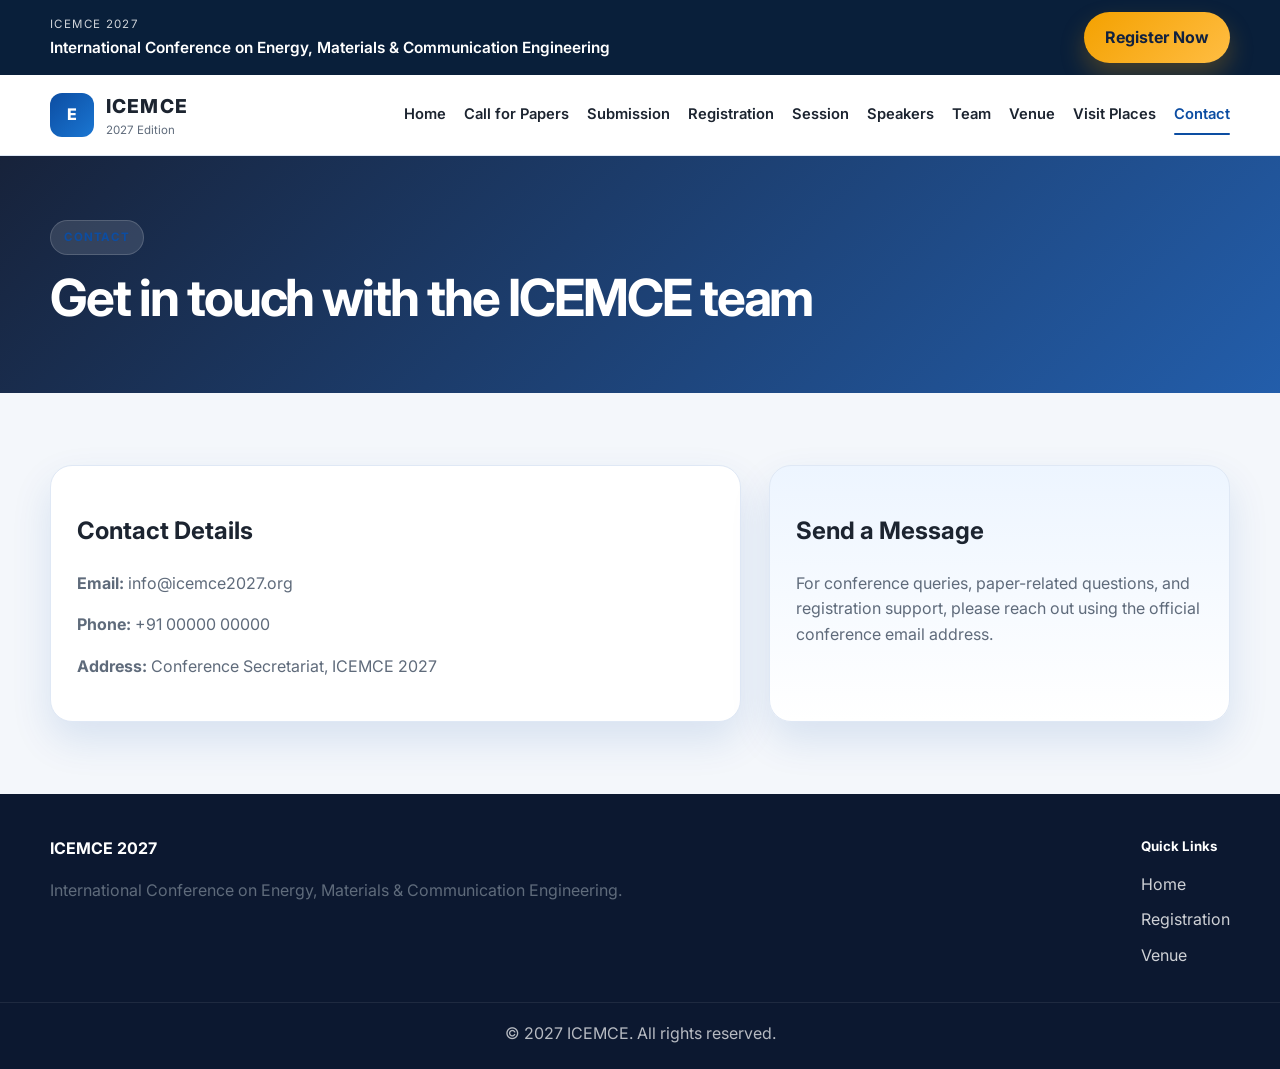
==== contact.html @ 9a08f67a "first commit" ====
<!DOCTYPE html>
<html lang="en">
  <head>
    <meta charset="UTF-8" />
    <meta name="viewport" content="width=device-width, initial-scale=1.0" />
    <title>ICEMCE 2027 | Contact</title>
    <link rel="preconnect" href="https://fonts.googleapis.com" />
    <link rel="preconnect" href="https://fonts.gstatic.com" crossorigin />
    <link href="https://fonts.googleapis.com/css2?family=Inter:wght@400;500;600;700;800&display=swap" rel="stylesheet" />
    <link rel="stylesheet" href="css/style.css" />
  </head>
  <body>
    <header class="topbar">
      <div class="container topbar-inner">
        <div class="brand-block">
          <span class="eyebrow">ICEMCE 2027</span>
          <strong>International Conference on Energy, Materials & Communication Engineering</strong>
        </div>
        <a href="Registration.html" class="btn btn-primary">Register Now</a>
      </div>
    </header>

    <nav class="navbar">
      <div class="container nav-inner">
        <div class="logo-wrap">
          <div class="logo-mark">E</div>
          <div>
            <div class="logo-title">ICEMCE</div>
            <div class="logo-subtitle">2027 Edition</div>
          </div>
        </div>
        <button class="nav-toggle" aria-label="Toggle navigation">☰</button>
        <div class="nav-links">
          <a href="index.html">Home</a>
          <a href="Papers.html">Call for Papers</a>
          <a href="Submission.html">Submission</a>
          <a href="Registration.html">Registration</a>
          <a href="session.html">Session</a>
          <a href="speakers.html">Speakers</a>
          <a href="team.html">Team</a>
          <a href="venue.html">Venue</a>
          <a href="place.html">Visit Places</a>
          <a href="contact.html" class="active">Contact</a>
        </div>
      </div>
    </nav>

    <main>
      <section class="page-hero narrow">
        <div class="container">
          <span class="tag">Contact</span>
          <h1>Get in touch with the ICEMCE team</h1>
        </div>
      </section>

      <section class="content-section">
        <div class="container two-column">
          <div class="content-block">
            <h2>Contact Details</h2>
            <p><strong>Email:</strong> info@icemce2027.org</p>
            <p><strong>Phone:</strong> +91 00000 00000</p>
            <p><strong>Address:</strong> Conference Secretariat, ICEMCE 2027</p>
          </div>
          <div class="content-block accent-box">
            <h2>Send a Message</h2>
            <p>For conference queries, paper-related questions, and registration support, please reach out using the official conference email address.</p>
          </div>
        </div>
      </section>
    </main>

    <footer class="site-footer">
      <div class="container footer-inner">
        <div>
          <h4>ICEMCE 2027</h4>
          <p>International Conference on Energy, Materials & Communication Engineering.</p>
        </div>
        <div>
          <h5>Quick Links</h5>
          <ul>
            <li><a href="index.html">Home</a></li>
            <li><a href="Registration.html">Registration</a></li>
            <li><a href="venue.html">Venue</a></li>
          </ul>
        </div>
      </div>
      <div class="footer-bottom">© 2027 ICEMCE. All rights reserved.</div>
    </footer>

    <script src="js/main.js"></script>
  </body>
</html>
---- css/style.css ----
:root {
  --bg: #f4f7fb;
  --panel: #ffffff;
  --panel-alt: #eef4ff;
  --primary: #0c4da2;
  --primary-deep: #082b5e;
  --secondary: #f4a100;
  --text: #1c2430;
  --muted: #5f6b7b;
  --border: #dfe8f5;
  --shadow: 0 18px 40px rgba(12, 77, 162, 0.12);
}

* { box-sizing: border-box; }

html { scroll-behavior: smooth; }

body {
  margin: 0;
  font-family: "Inter", sans-serif;
  color: var(--text);
  background: var(--bg);
  line-height: 1.6;
}

a {
  color: inherit;
  text-decoration: none;
}

img { max-width: 100%; display: block; }

.container {
  width: min(1180px, calc(100% - 32px));
  margin: 0 auto;
}

.topbar {
  background: #091f3a;
  color: #ffffff;
  padding: 12px 0;
}

.topbar-inner {
  display: flex;
  align-items: center;
  justify-content: space-between;
  gap: 20px;
}

.brand-block {
  display: flex;
  flex-direction: column;
  gap: 2px;
}

.eyebrow {
  font-size: 0.72rem;
  letter-spacing: 0.12em;
  text-transform: uppercase;
  opacity: 0.8;
}

.brand-block strong {
  font-size: 0.96rem;
  font-weight: 600;
}

.btn {
  display: inline-flex;
  align-items: center;
  justify-content: center;
  border: none;
  border-radius: 999px;
  padding: 0.8rem 1.3rem;
  font-weight: 700;
  cursor: pointer;
  transition: transform 0.2s ease, box-shadow 0.2s ease;
}

.btn:hover {
  transform: translateY(-1px);
}

.btn-primary {
  background: linear-gradient(135deg, var(--secondary), #ffbd43);
  color: #11213f;
  box-shadow: 0 12px 24px rgba(244, 161, 0, 0.25);
}

.btn-secondary {
  background: rgba(255, 255, 255, 0.16);
  color: white;
  border: 1px solid rgba(255, 255, 255, 0.25);
}

.navbar {
  background: rgba(255, 255, 255, 0.96);
  backdrop-filter: blur(10px);
  position: sticky;
  top: 0;
  z-index: 100;
  border-bottom: 1px solid var(--border);
}

.nav-inner {
  display: flex;
  align-items: center;
  justify-content: space-between;
  min-height: 80px;
  gap: 20px;
}

.logo-wrap {
  display: flex;
  align-items: center;
  gap: 12px;
}

.logo-mark {
  width: 44px;
  height: 44px;
  display: grid;
  place-items: center;
  border-radius: 12px;
  background: linear-gradient(135deg, var(--primary), #1a76d2);
  color: white;
  font-weight: 800;
}

.logo-title {
  font-size: 1.2rem;
  font-weight: 800;
  letter-spacing: 0.06em;
}

.logo-subtitle {
  font-size: 0.72rem;
  color: var(--muted);
}

.nav-links {
  display: flex;
  align-items: center;
  flex-wrap: wrap;
  gap: 18px;
}

.nav-links a {
  position: relative;
  color: var(--text);
  font-weight: 600;
  font-size: 0.92rem;
  transition: color 0.2s ease;
}

.nav-links a:hover,
.nav-links a.active {
  color: var(--primary);
}

.nav-links a.active::after {
  content: "";
  position: absolute;
  left: 0;
  bottom: -8px;
  width: 100%;
  height: 2px;
  border-radius: 99px;
  background: var(--primary);
}

.nav-toggle {
  display: none;
  background: transparent;
  border: 1px solid var(--border);
  border-radius: 10px;
  font-size: 1.5rem;
  padding: 8px 10px;
  cursor: pointer;
}

.hero {
  background: linear-gradient(135deg, rgba(10, 34, 77, 0.92), rgba(12, 77, 162, 0.8)),
    url("https://images.unsplash.com/photo-1516321318423-f06f85e504b3?auto=format&fit=crop&w=1600&q=80") center/cover no-repeat;
  color: white;
  padding: 88px 0 70px;
}

.hero-inner {
  display: grid;
  grid-template-columns: 1.5fr 0.9fr;
  gap: 32px;
  align-items: center;
}

.tag {
  display: inline-flex;
  padding: 0.45rem 0.8rem;
  border-radius: 999px;
  background: rgba(255, 255, 255, 0.12);
  border: 1px solid rgba(255, 255, 255, 0.16);
  font-size: 0.72rem;
  font-weight: 700;
  letter-spacing: 0.08em;
  text-transform: uppercase;
}

.hero-copy h1,
.page-hero h1,
.section-heading h2 {
  margin: 0 0 18px;
  line-height: 1.1;
  letter-spacing: -0.04em;
}

.hero-copy h1 {
  font-size: clamp(2.4rem, 4vw, 4.5rem);
}

.hero-copy p {
  font-size: 1.06rem;
  color: rgba(255, 255, 255, 0.88);
  max-width: 700px;
}

.hero-actions {
  display: flex;
  flex-wrap: wrap;
  gap: 14px;
  margin: 26px 0 18px;
}

.meta-list {
  list-style: none;
  padding: 0;
  margin: 0;
  display: grid;
  gap: 8px;
  color: rgba(255, 255, 255, 0.92);
  font-weight: 500;
}

.hero-panel {
  display: flex;
  justify-content: center;
}

.panel-card,
.highlight-box,
.feature-card,
.pricing-card,
.content-block {
  background: var(--panel);
  border: 1px solid var(--border);
  border-radius: 22px;
  box-shadow: var(--shadow);
}

.panel-card {
  color: var(--text);
  padding: 28px 24px;
  width: min(100%, 360px);
}

.panel-card h3, .highlight-box h3 {
  margin-top: 0;
  margin-bottom: 16px;
  font-size: 1.3rem;
}

.panel-card ul,
.highlight-box ul,
.check-list,
.numbered-list,
.site-footer ul {
  margin: 0;
  padding-left: 18px;
  color: var(--muted);
}

.panel-card li,
.highlight-box li,
.check-list li,
.numbered-list li,
.site-footer li {
  margin-bottom: 10px;
}

.info-section,
.content-section {
  padding: 72px 0;
}

.section-heading {
  margin-bottom: 28px;
}

.section-heading span,
.page-hero .tag {
  color: var(--primary);
}

.section-heading h2 {
  font-size: clamp(2rem, 3vw, 3rem);
  color: var(--text);
}

.grid-2,
.two-column {
  display: grid;
  grid-template-columns: 1.2fr 0.8fr;
  gap: 28px;
}

.highlight-box,
.content-block,
.feature-card,
.pricing-card {
  padding: 26px;
}

.card-list,
.pricing-grid {
  display: grid;
  grid-template-columns: repeat(3, minmax(0, 1fr));
  gap: 24px;
}

.feature-card h3,
.pricing-card h3 {
  margin-top: 0;
  margin-bottom: 12px;
  font-size: 1.35rem;
}

.feature-card p,
.content-block p,
.pricing-card li,
.site-footer p,
.site-footer a {
  color: var(--muted);
}

.stats-section {
  padding: 0 0 72px;
}

.stats-grid {
  display: grid;
  grid-template-columns: repeat(4, minmax(0, 1fr));
  gap: 22px;
}

.stat-card {
  background: linear-gradient(180deg, var(--panel), var(--panel-alt));
  border: 1px solid var(--border);
  border-radius: 18px;
  padding: 28px 20px;
  text-align: center;
  box-shadow: var(--shadow);
}

.stat-card strong {
  display: block;
  font-size: clamp(2rem, 3vw, 2.7rem);
  color: var(--primary);
}

.stat-card span {
  color: var(--muted);
  font-weight: 600;
}

.page-hero {
  background: linear-gradient(135deg, rgba(11, 23, 48, 0.95), rgba(12, 77, 162, 0.9));
  color: white;
  padding: 72px 0 54px;
}

.page-hero.narrow {
  padding: 64px 0 50px;
}

.page-hero h1 {
  font-size: clamp(2.2rem, 4vw, 3.2rem);
  margin-top: 14px;
}

.accent-box {
  background: linear-gradient(180deg, #edf5ff, #ffffff);
}

.pricing-card {
  text-align: center;
}

.pricing-card.featured {
  border-color: rgba(12, 77, 162, 0.25);
  background: linear-gradient(180deg, #edf6ff, #ffffff);
  transform: translateY(-8px);
}

.price {
  font-size: 2.2rem;
  font-weight: 800;
  color: var(--primary);
  margin-bottom: 12px;
}

.site-footer {
  background: #0c1830;
  color: white;
  padding-top: 42px;
}

.footer-inner {
  display: flex;
  justify-content: space-between;
  gap: 30px;
  padding-bottom: 24px;
}

.site-footer h4,
.site-footer h5 {
  margin-top: 0;
  margin-bottom: 14px;
}

.site-footer ul {
  list-style: none;
  padding: 0;
}

.site-footer a {
  color: rgba(255, 255, 255, 0.8);
}

.footer-bottom {
  padding: 18px 0 22px;
  border-top: 1px solid rgba(255, 255, 255, 0.08);
  text-align: center;
  color: rgba(255, 255, 255, 0.7);
}

@media (max-width: 980px) {
  .hero-inner,
  .grid-2,
  .two-column,
  .card-list,
  .pricing-grid,
  .stats-grid {
    grid-template-columns: 1fr;
  }

  .nav-toggle {
    display: inline-block;
  }

  .nav-links {
    display: none;
    position: absolute;
    top: 100%;
    left: 0;
    right: 0;
    background: white;
    border-bottom: 1px solid var(--border);
    padding: 16px 20px 18px;
    flex-direction: column;
    align-items: flex-start;
    box-shadow: var(--shadow);
  }

  .nav-links.open {
    display: flex;
  }

  .logo-wrap {
    flex: 1;
  }
}

@media (max-width: 640px) {
  .topbar-inner,
  .footer-inner {
    flex-direction: column;
    align-items: flex-start;
  }

  .hero {
    padding-top: 72px;
  }
}
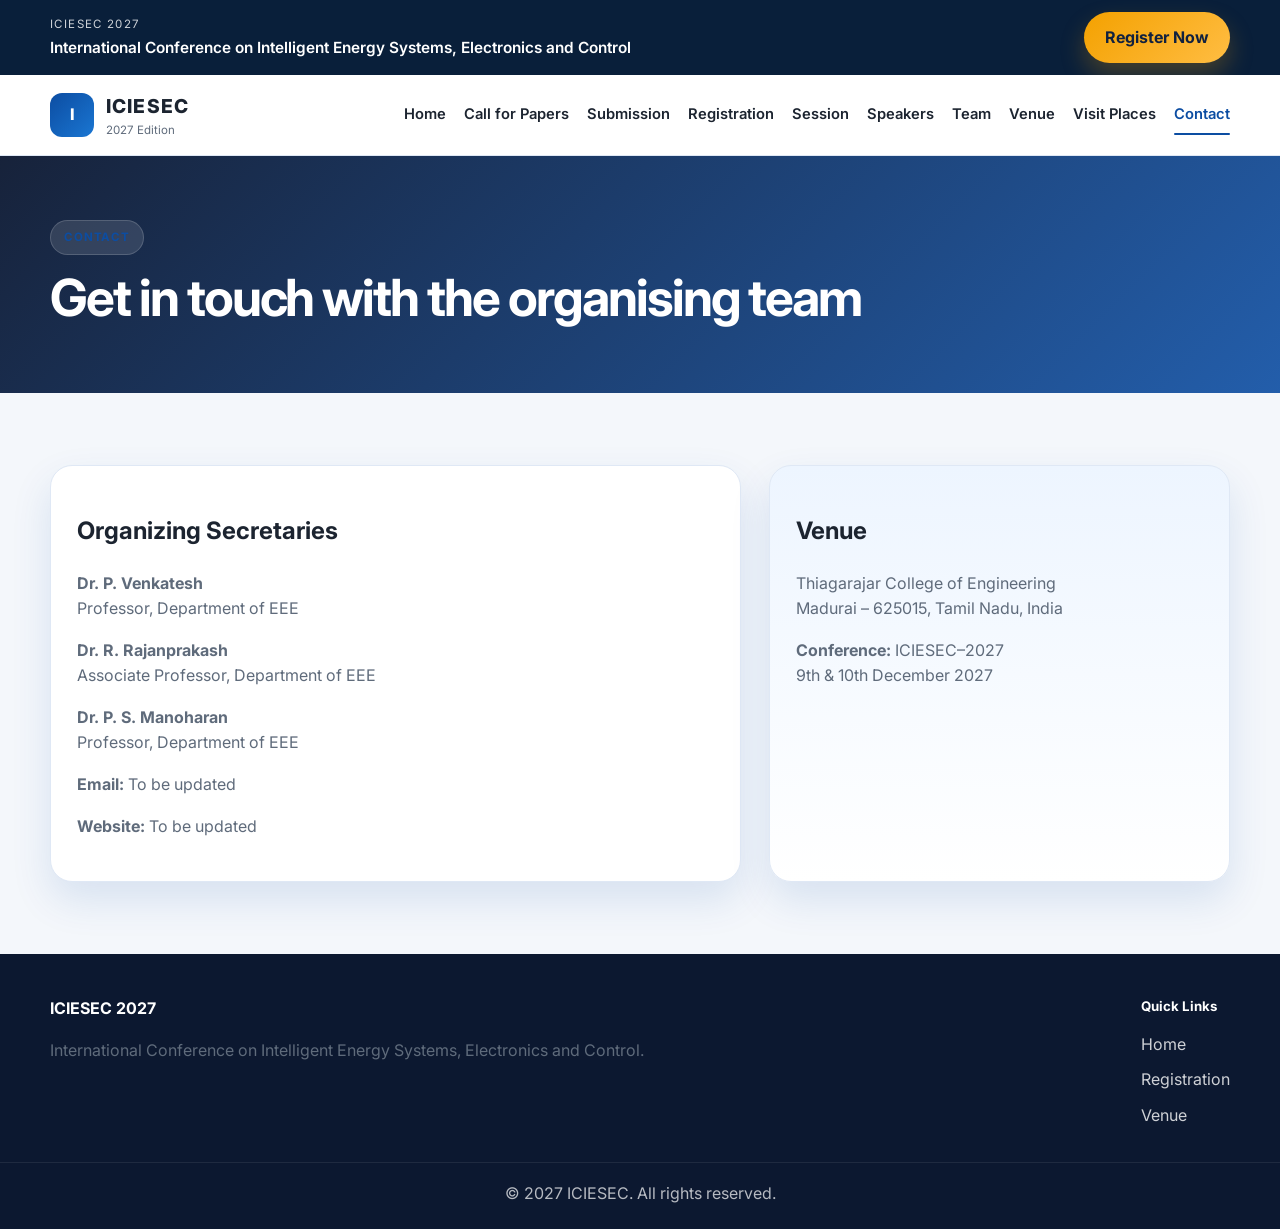
==== commit 4103c04a: "update contents" ====
--- a/contact.html
+++ b/contact.html
@@ -3,7 +3,7 @@
   <head>
     <meta charset="UTF-8" />
     <meta name="viewport" content="width=device-width, initial-scale=1.0" />
-    <title>ICEMCE 2027 | Contact</title>
+    <title>ICIESEC 2027 | Contact</title>
     <link rel="preconnect" href="https://fonts.googleapis.com" />
     <link rel="preconnect" href="https://fonts.gstatic.com" crossorigin />
     <link href="https://fonts.googleapis.com/css2?family=Inter:wght@400;500;600;700;800&display=swap" rel="stylesheet" />
@@ -13,8 +13,8 @@
     <header class="topbar">
       <div class="container topbar-inner">
         <div class="brand-block">
-          <span class="eyebrow">ICEMCE 2027</span>
-          <strong>International Conference on Energy, Materials & Communication Engineering</strong>
+          <span class="eyebrow">ICIESEC 2027</span>
+          <strong>International Conference on Intelligent Energy Systems, Electronics and Control</strong>
         </div>
         <a href="Registration.html" class="btn btn-primary">Register Now</a>
       </div>
@@ -23,9 +23,9 @@
     <nav class="navbar">
       <div class="container nav-inner">
         <div class="logo-wrap">
-          <div class="logo-mark">E</div>
+          <div class="logo-mark">I</div>
           <div>
-            <div class="logo-title">ICEMCE</div>
+            <div class="logo-title">ICIESEC</div>
             <div class="logo-subtitle">2027 Edition</div>
           </div>
         </div>
@@ -49,21 +49,24 @@
       <section class="page-hero narrow">
         <div class="container">
           <span class="tag">Contact</span>
-          <h1>Get in touch with the ICEMCE team</h1>
+          <h1>Get in touch with the organising team</h1>
         </div>
       </section>
 
       <section class="content-section">
         <div class="container two-column">
           <div class="content-block">
-            <h2>Contact Details</h2>
-            <p><strong>Email:</strong> info@icemce2027.org</p>
-            <p><strong>Phone:</strong> +91 00000 00000</p>
-            <p><strong>Address:</strong> Conference Secretariat, ICEMCE 2027</p>
+            <h2>Organizing Secretaries</h2>
+            <p><strong>Dr. P. Venkatesh</strong><br />Professor, Department of EEE</p>
+            <p><strong>Dr. R. Rajanprakash</strong><br />Associate Professor, Department of EEE</p>
+            <p><strong>Dr. P. S. Manoharan</strong><br />Professor, Department of EEE</p>
+            <p><strong>Email:</strong> To be updated</p>
+            <p><strong>Website:</strong> To be updated</p>
           </div>
           <div class="content-block accent-box">
-            <h2>Send a Message</h2>
-            <p>For conference queries, paper-related questions, and registration support, please reach out using the official conference email address.</p>
+            <h2>Venue</h2>
+            <p>Thiagarajar College of Engineering<br />Madurai – 625015, Tamil Nadu, India</p>
+            <p><strong>Conference:</strong> ICIESEC–2027<br />9th & 10th December 2027</p>
           </div>
         </div>
       </section>
@@ -72,8 +75,8 @@
     <footer class="site-footer">
       <div class="container footer-inner">
         <div>
-          <h4>ICEMCE 2027</h4>
-          <p>International Conference on Energy, Materials & Communication Engineering.</p>
+          <h4>ICIESEC 2027</h4>
+          <p>International Conference on Intelligent Energy Systems, Electronics and Control.</p>
         </div>
         <div>
           <h5>Quick Links</h5>
@@ -84,7 +87,7 @@
           </ul>
         </div>
       </div>
-      <div class="footer-bottom">© 2027 ICEMCE. All rights reserved.</div>
+      <div class="footer-bottom">© 2027 ICIESEC. All rights reserved.</div>
     </footer>
 
     <script src="js/main.js"></script>
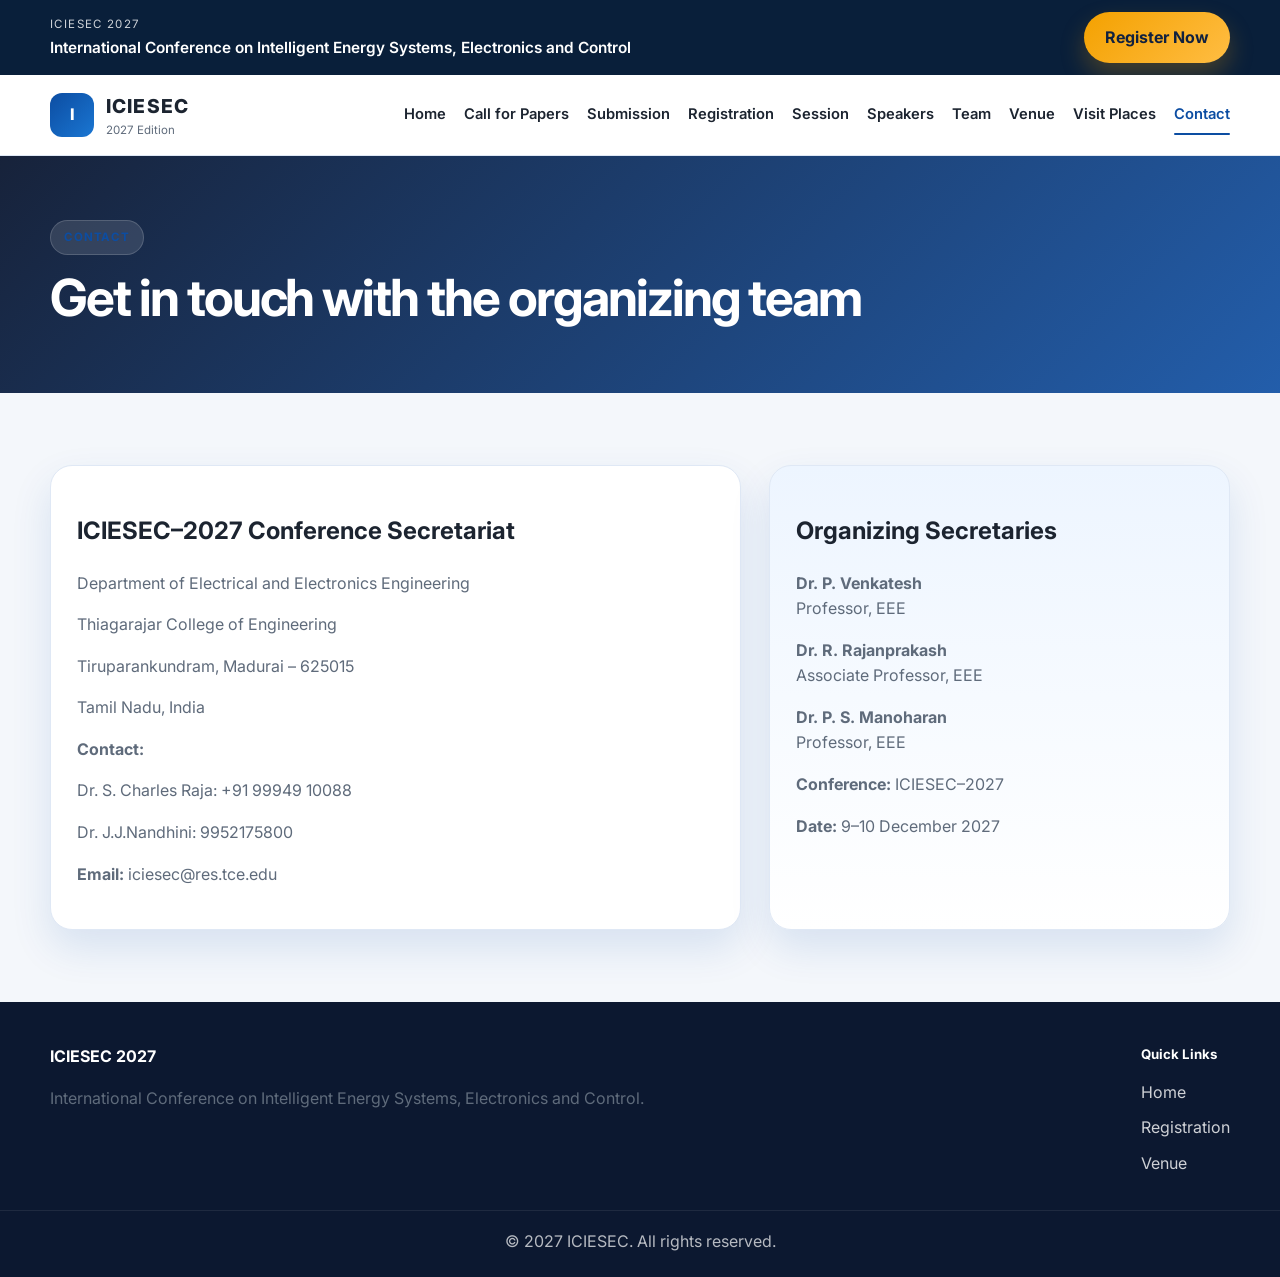
==== commit 2267f215: "latest info" ====
--- a/contact.html
+++ b/contact.html
@@ -49,24 +49,30 @@
       <section class="page-hero narrow">
         <div class="container">
           <span class="tag">Contact</span>
-          <h1>Get in touch with the organising team</h1>
+          <h1>Get in touch with the organizing team</h1>
         </div>
       </section>
 
       <section class="content-section">
         <div class="container two-column">
           <div class="content-block">
-            <h2>Organizing Secretaries</h2>
-            <p><strong>Dr. P. Venkatesh</strong><br />Professor, Department of EEE</p>
-            <p><strong>Dr. R. Rajanprakash</strong><br />Associate Professor, Department of EEE</p>
-            <p><strong>Dr. P. S. Manoharan</strong><br />Professor, Department of EEE</p>
-            <p><strong>Email:</strong> To be updated</p>
-            <p><strong>Website:</strong> To be updated</p>
+            <h2>ICIESEC–2027 Conference Secretariat</h2>
+            <p>Department of Electrical and Electronics Engineering</p>
+            <p>Thiagarajar College of Engineering</p>
+            <p>Tiruparankundram, Madurai – 625015</p>
+            <p>Tamil Nadu, India</p>
+            <p><strong>Contact:</strong></p>
+            <p>Dr. S. Charles Raja: +91 99949 10088</p>
+            <p>Dr. J.J.Nandhini: 9952175800</p>
+            <p><strong>Email:</strong> iciesec@res.tce.edu</p>
           </div>
           <div class="content-block accent-box">
-            <h2>Venue</h2>
-            <p>Thiagarajar College of Engineering<br />Madurai – 625015, Tamil Nadu, India</p>
-            <p><strong>Conference:</strong> ICIESEC–2027<br />9th & 10th December 2027</p>
+            <h2>Organizing Secretaries</h2>
+            <p><strong>Dr. P. Venkatesh</strong><br />Professor, EEE</p>
+            <p><strong>Dr. R. Rajanprakash</strong><br />Associate Professor, EEE</p>
+            <p><strong>Dr. P. S. Manoharan</strong><br />Professor, EEE</p>
+            <p><strong>Conference:</strong> ICIESEC–2027</p>
+            <p><strong>Date:</strong> 9–10 December 2027</p>
           </div>
         </div>
       </section>
